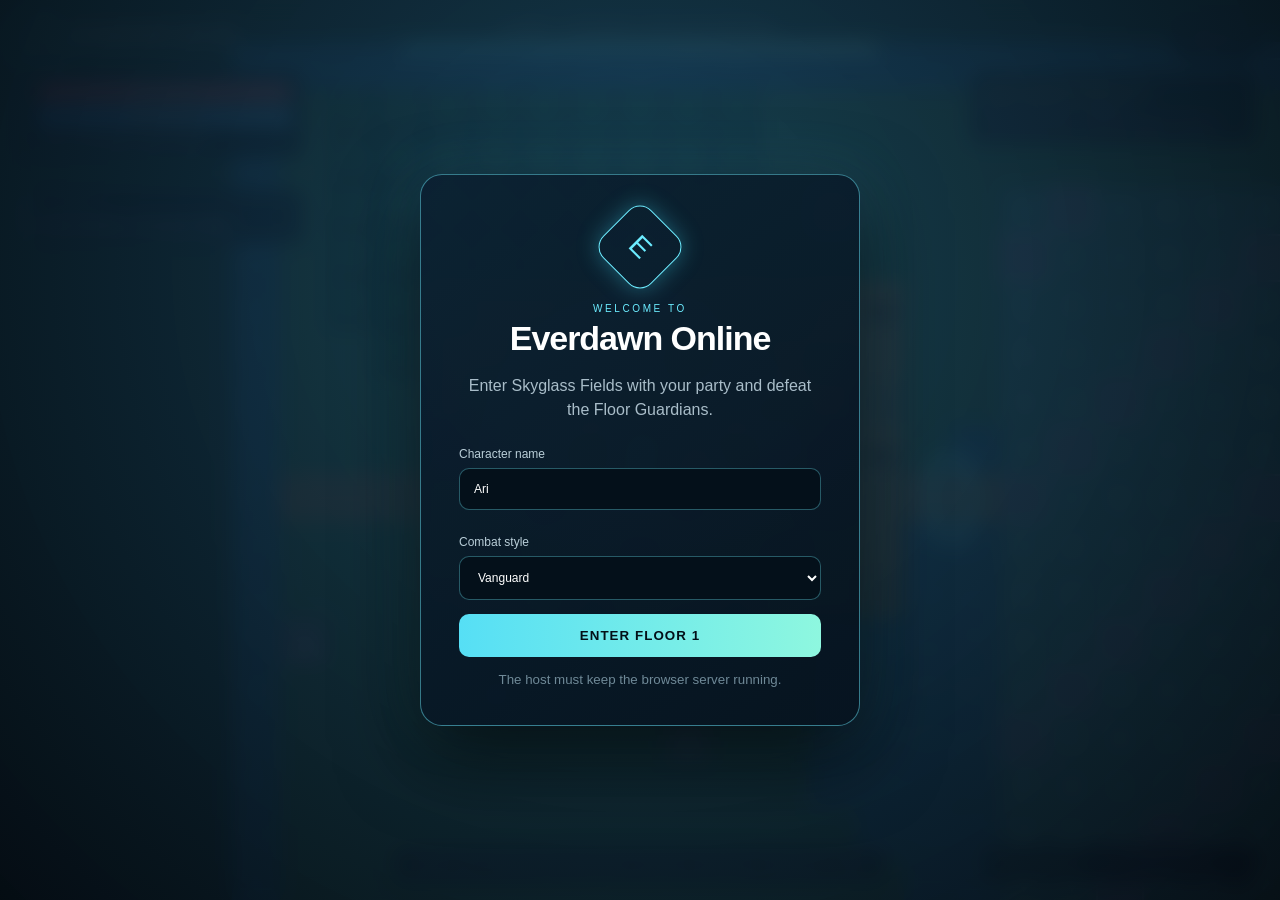
==== reincarnation-rpg/browser/index.html @ 8ffe72f0 "Add Nova chatbot and Everdawn RPG" ====
<!doctype html>
<html lang="en">
<head>
  <meta charset="utf-8">
  <meta name="viewport" content="width=device-width,initial-scale=1,viewport-fit=cover">
  <title>Everdawn Online: Ascension</title>
  <link rel="stylesheet" href="styles.css">
</head>
<body>
  <canvas id="game" aria-label="Everdawn Online game"></canvas>
  <div id="hud">
    <div class="brand"><span class="sigil">E</span><div><strong>EVERDAWN ONLINE</strong><small>ASCENSION | FLOOR SYSTEM</small></div></div>
    <div class="party" id="party">Party 0/4</div>
  </div>
  <div id="vitals">
    <div class="vital hp"><i id="hp-fill"></i><span id="hp-text">HP 100 / 100</span></div>
    <div class="vital mana"><i id="mana-fill"></i><span id="mana-text">Mana 40 / 40</span></div>
    <div id="stats">Level 1 | XP 0/100 | Gold 0 | Kills 0</div>
  </div>
  <div id="objective">
    <strong id="quest-status">Quest: Defeat monsters 0 / 5</strong>
    <span id="evolution-status">Reborn Wanderer · Essence 0</span>
    <span id="unique-status">Unique Encounter: Locked (complete 2 quests)</span>
  </div>
  <div id="story"><small id="story-chapter">CHAPTER 1</small><strong id="story-objective">Speak with Mira in Everdawn Village.</strong></div>
  <div id="boss"><span id="boss-name">FLOOR 1 | ASTERION, SKYGLASS SENTINEL</span><div><i id="boss-fill"></i></div></div>
  <div id="help">WASD move | SPACE strike | E/Q skills | F interact | I Inventory | C Character | P Echo</div>
  <button id="inventory-button" type="button">INVENTORY <kbd>I</kbd></button>
  <button id="character-button" type="button">CHARACTER <kbd>C</kbd></button>
  <div id="join" class="overlay">
    <form id="join-form" class="card">
      <div class="crest">E</div>
      <p class="eyebrow">WELCOME TO</p>
      <h1>Everdawn Online</h1>
      <p>Enter Skyglass Fields with your party and defeat the Floor Guardians.</p>
      <label>Character name<input id="name" maxlength="18" value="Ari" autocomplete="nickname"></label>
      <label>Combat style<select id="style"><option>Vanguard</option><option>Spellblade</option><option>Strider</option></select></label>
      <button type="submit">ENTER FLOOR 1</button>
      <small id="connection">The host must keep the browser server running.</small>
    </form>
  </div>
  <div id="echo-panel" class="progress-panel hidden">
    <h2>Echo Learning Progress</h2>
    <p id="echo-readiness">Echo is learning the current game systems.</p>
    <div class="progress-row"><span>World exploration</span><div><i id="echo-exploration"></i></div><b id="echo-exploration-text">0%</b></div>
    <div class="progress-row"><span>Monster knowledge</span><div><i id="echo-monsters"></i></div><b id="echo-monsters-text">0%</b></div>
    <div class="progress-row"><span>Combat skill</span><div><i id="echo-combat"></i></div><b id="echo-combat-text">0%</b></div>
    <div class="progress-row"><span>Boss training</span><div><i id="echo-boss"></i></div><b id="echo-boss-text">0%</b></div>
    <div class="progress-row"><span>Party support</span><div><i id="echo-support"></i></div><b id="echo-support-text">0%</b></div>
    <div class="overall">Overall mastery <strong id="echo-overall">0%</strong></div>
    <small>At 85%, Echo is ready for more enemies, floors, skills, or quests. Press P to close.</small>
  </div>
  <div id="character-panel" class="progress-panel character-panel hidden">
    <div class="panel-heading">
      <div><small>PLAYER PROFILE</small><h2 id="character-name">Adventurer</h2></div>
      <button id="character-close" type="button" aria-label="Close character menu">×</button>
    </div>
    <p id="character-rank">Reborn Wanderer</p>
    <div class="character-grid">
      <div><span>Level</span><strong id="stat-level">1</strong></div>
      <div><span>Experience</span><strong id="stat-xp">0 / 100</strong></div>
      <div><span>Health</span><strong id="stat-hp">100 / 100</strong></div>
      <div><span>Mana</span><strong id="stat-mana">40 / 40</strong></div>
      <div><span>Monsters defeated</span><strong id="stat-kills">0</strong></div>
      <div><span>Gold</span><strong id="stat-gold">0</strong></div>
      <div><span>Floors cleared</span><strong id="stat-floors">0</strong></div>
      <div><span>Hunt quests</span><strong id="stat-quests">0</strong></div>
    </div>
    <div class="character-section"><span>Absorbed Essence</span><strong id="stat-essence">None yet</strong></div>
    <div class="character-section"><span>Abilities</span><strong id="stat-abilities">Sword Strike · Ascension Burst · Devourer Pulse (locked)</strong></div>
    <div class="character-section"><span>Unique Encounter</span><strong id="stat-unique">Locked</strong></div>
    <small>Press C or Escape to close.</small>
  </div>
  <div id="inventory-panel" class="progress-panel inventory-panel hidden">
    <div class="panel-heading"><div><small>RELIC LOADOUT</small><h2>Inventory</h2></div><button id="inventory-close" type="button">×</button></div>
    <p id="gear-summary">Attack +0 · Defense 0</p>
    <div class="equipment-slots">
      <div><span>Weapon</span><strong id="slot-weapon">Empty</strong></div>
      <div><span>Armor</span><strong id="slot-armor">Empty</strong></div>
      <div><span>Charm</span><strong id="slot-charm">Empty</strong></div>
    </div>
    <div id="inventory-list" class="inventory-list"><p>Defeat monsters or visit Bram to find equipment.</p></div>
    <small>Click EQUIP beside an item. Progress saves automatically under your character name.</small>
  </div>
  <div id="message"></div>
  <script src="game.js"></script>
</body>
</html>
---- reincarnation-rpg/browser/styles.css ----
:root { color-scheme: dark; --cyan:#6cecff; --ink:#07131e; --panel:rgba(7,20,32,.9); }
* { box-sizing:border-box; }
html,body { margin:0; width:100%; height:100%; overflow:hidden; background:#06121d; font-family:Inter,Segoe UI,sans-serif; }
#game { width:100%; height:100%; display:block; }
#hud { position:fixed; inset:20px 24px auto; display:flex; justify-content:space-between; pointer-events:none; }
.brand { display:flex; gap:11px; align-items:center; color:white; text-shadow:0 2px 8px #000; }
.brand strong { display:block; letter-spacing:.12em; font-size:14px; }
.brand small { display:block; color:var(--cyan); letter-spacing:.18em; font-size:9px; margin-top:3px; }
.sigil,.crest { display:grid; place-items:center; border:1px solid var(--cyan); color:var(--cyan); box-shadow:0 0 22px #39c6dd66; }
.sigil { width:40px; height:40px; transform:rotate(45deg); border-radius:8px; }
.sigil::first-letter { transform:rotate(-45deg); }
.party { padding:10px 14px; border:1px solid #6cecff55; border-radius:10px; background:var(--panel); color:#dffbff; font-size:13px; }
#vitals { position:fixed; left:24px; top:72px; width:280px; padding:10px; background:var(--panel); border:1px solid #6cecff33; border-radius:10px; pointer-events:none; }
.vital { position:relative; height:18px; margin-bottom:7px; overflow:hidden; border-radius:8px; background:#172431; border:1px solid #ffffff18; }
.vital i { position:absolute; inset:0 auto 0 0; width:100%; transition:width .18s ease; }
.vital.hp i { background:linear-gradient(90deg,#db3f58,#ff6c7c); }
.vital.mana i { background:linear-gradient(90deg,#347bd8,#5cb9ff); }
.vital span { position:absolute; inset:0; display:grid; place-items:center; color:white; font-size:11px; font-weight:700; text-shadow:0 1px 3px #000; }
#stats { color:#dff9ff; padding:2px 3px 0; font-size:11px; }
#objective { position:fixed; right:24px; top:72px; min-width:285px; padding:11px 14px; color:#ffe58f; background:var(--panel); border:1px solid #ffd35b44; border-radius:9px; font-size:12px; pointer-events:none; }
#objective strong,#objective span { display:block; }
#objective span { margin-top:5px; color:#d3b9ff; font-size:11px; }
#objective #unique-status { color:#ff8dcc; }
#story { position:fixed; left:24px; top:190px; width:280px; padding:10px 13px; color:#e9f8ff; background:var(--panel); border-left:3px solid #74e8f0; border-radius:6px; pointer-events:none; }
#story small { display:block; margin-bottom:5px; color:#74e8f0; font-size:9px; letter-spacing:.12em; }
#story strong { font-size:11px; line-height:1.4; }
#boss { position:fixed; top:23px; left:50%; width:min(480px,45vw); transform:translateX(-50%); text-align:center; color:#e9fcff; font-size:11px; letter-spacing:.1em; pointer-events:none; }
#boss div { height:12px; margin-top:7px; background:#102838; border:1px solid #74e8f077; border-radius:6px; overflow:hidden; }
#boss i { display:block; width:100%; height:100%; background:linear-gradient(90deg,#51d9f2,#9affee); transition:width .18s; }
#help { position:fixed; bottom:18px; left:50%; transform:translateX(-50%); padding:9px 15px; color:#c7dbe5; background:var(--panel); border:1px solid #ffffff18; border-radius:10px; font-size:12px; pointer-events:none; }
#character-button { position:fixed; right:24px; bottom:18px; padding:10px 13px; color:#e9dcff; background:#151025e8; border:1px solid #bd7cff77; border-radius:9px; font:700 11px inherit; letter-spacing:.08em; cursor:pointer; box-shadow:0 0 24px #9b5cff22; }
#inventory-button { position:fixed; right:155px; bottom:18px; padding:10px 13px; color:#dffcff; background:#0b2028e8; border:1px solid #6cecff77; border-radius:9px; font:700 11px inherit; letter-spacing:.08em; cursor:pointer; }
#inventory-button kbd,#character-button kbd { margin-left:5px; padding:2px 5px; color:#c7eefa; background:#090611; border:1px solid #ffffff22; border-radius:4px; font:inherit; }
#character-button:hover { border-color:#d2a8ff; background:#21153a; }
#character-button kbd { margin-left:5px; padding:2px 5px; color:#c7a2f8; background:#090611; border:1px solid #ffffff22; border-radius:4px; font:inherit; }
.overlay { position:fixed; inset:0; display:grid; place-items:center; background:radial-gradient(circle at 50% 30%,#163d56dd,#040b12f5); backdrop-filter:blur(10px); }
.overlay.hidden { display:none; }
.card { width:min(440px,calc(100vw - 32px)); padding:38px; text-align:center; background:linear-gradient(145deg,#0b2132ee,#07131eee); border:1px solid #6cecff77; border-radius:22px; box-shadow:0 28px 80px #000b,0 0 60px #45cce522; }
.crest { width:68px; height:68px; margin:0 auto 20px; border-radius:16px; font-size:28px; transform:rotate(45deg); }
.card h1 { margin:3px 0 10px; font-size:34px; letter-spacing:-.03em; }
.card p { color:#a9bdc9; line-height:1.5; }
.card .eyebrow { margin:0; color:var(--cyan); letter-spacing:.26em; font-size:10px; }
.card label { display:block; margin-top:25px; color:#b9ced8; text-align:left; font-size:12px; }
.card input,.card select { width:100%; margin-top:7px; padding:13px 14px; border:1px solid #6cecff55; border-radius:10px; outline:none; color:white; background:#04101a; font:inherit; }
.card input:focus { border-color:var(--cyan); box-shadow:0 0 0 3px #6cecff18; }
.card button { width:100%; margin-top:14px; padding:14px; border:0; border-radius:10px; color:#031018; background:linear-gradient(90deg,#56dff5,#8ef7df); font-weight:800; letter-spacing:.08em; cursor:pointer; }
.card small { display:block; margin-top:15px; color:#6f8997; }
#message { position:fixed; left:50%; top:100px; transform:translateX(-50%); padding:10px 18px; border-radius:10px; color:white; background:#091b29e8; opacity:0; transition:opacity .2s; pointer-events:none; }
#message.show { opacity:1; }
.progress-panel { position:fixed; left:50%; top:50%; width:min(620px,calc(100vw - 30px)); transform:translate(-50%,-50%); padding:30px 34px; color:white; background:#071522f4; border:1px solid #bd7cff99; border-radius:18px; box-shadow:0 28px 90px #000c,0 0 55px #9b5cff22; }
.progress-panel.hidden { display:none; }
.progress-panel h2 { margin:0; font-size:30px; }
.progress-panel>p { color:#c58cff; margin:8px 0 24px; }
.progress-row { display:grid; grid-template-columns:155px 1fr 42px; align-items:center; gap:12px; margin:14px 0; font-size:13px; }
.progress-row>div { height:13px; overflow:hidden; border-radius:7px; background:#202b3b; }
.progress-row i { display:block; width:0; height:100%; background:linear-gradient(90deg,#8b5cf6,#67e8f9); transition:width .25s; }
.progress-row b { text-align:right; }
.progress-panel .overall { margin-top:24px; padding-top:18px; display:flex; justify-content:space-between; border-top:1px solid #ffffff18; font-size:19px; }
.progress-panel .overall strong { color:#7cecff; font-size:26px; }
.progress-panel small { display:block; margin-top:16px; color:#8295a3; }
.panel-heading { display:flex; align-items:flex-start; justify-content:space-between; }
.panel-heading small { margin:0 0 5px; color:#ae8bdb; letter-spacing:.18em; }
.panel-heading button { width:36px; height:36px; color:#d9c5f3; background:#ffffff0b; border:1px solid #ffffff22; border-radius:8px; font-size:24px; cursor:pointer; }
.character-panel { max-height:90vh; overflow:auto; }
.character-grid { display:grid; grid-template-columns:repeat(4,1fr); gap:10px; margin:22px 0; }
.character-grid>div { padding:13px; background:#ffffff08; border:1px solid #ffffff12; border-radius:10px; }
.character-grid span,.character-section span { display:block; margin-bottom:6px; color:#8ea5b3; font-size:10px; letter-spacing:.08em; text-transform:uppercase; }
.character-grid strong { color:#f3f8ff; font-size:16px; }
.character-section { margin-top:9px; padding:13px 15px; background:#0c1d2c; border-left:3px solid #a96fff; border-radius:6px; }
.character-section strong { color:#e8d7ff; font-size:13px; line-height:1.5; }
.equipment-slots { display:grid; grid-template-columns:repeat(3,1fr); gap:10px; margin:18px 0; }
.equipment-slots>div { padding:13px; background:#ffffff08; border:1px solid #6cecff22; border-radius:9px; }
.equipment-slots span { display:block; color:#7f9fac; font-size:10px; text-transform:uppercase; }
.equipment-slots strong { display:block; margin-top:5px; color:#efffff; font-size:12px; }
.inventory-list { max-height:320px; overflow:auto; display:grid; gap:8px; }
.inventory-item { display:grid; grid-template-columns:1fr auto; align-items:center; gap:12px; padding:11px 13px; background:#0d1c29; border:1px solid #ffffff12; border-radius:8px; }
.inventory-item span { display:block; color:#8ea5b3; margin-top:3px; font-size:10px; }
.inventory-item button { padding:7px 10px; color:#07131e; background:#7ee9ef; border:0; border-radius:6px; font-weight:800; cursor:pointer; }
@media(max-width:700px){ #boss{top:74px;width:80vw}.brand strong{font-size:11px}#help{display:none}.card{padding:24px}#objective{right:10px;top:130px;min-width:240px}#story{left:10px;top:auto;bottom:62px;width:240px}#character-button{right:10px}#inventory-button{right:140px}.character-grid{grid-template-columns:repeat(2,1fr)}.progress-panel{padding:22px}.equipment-slots{grid-template-columns:1fr} }
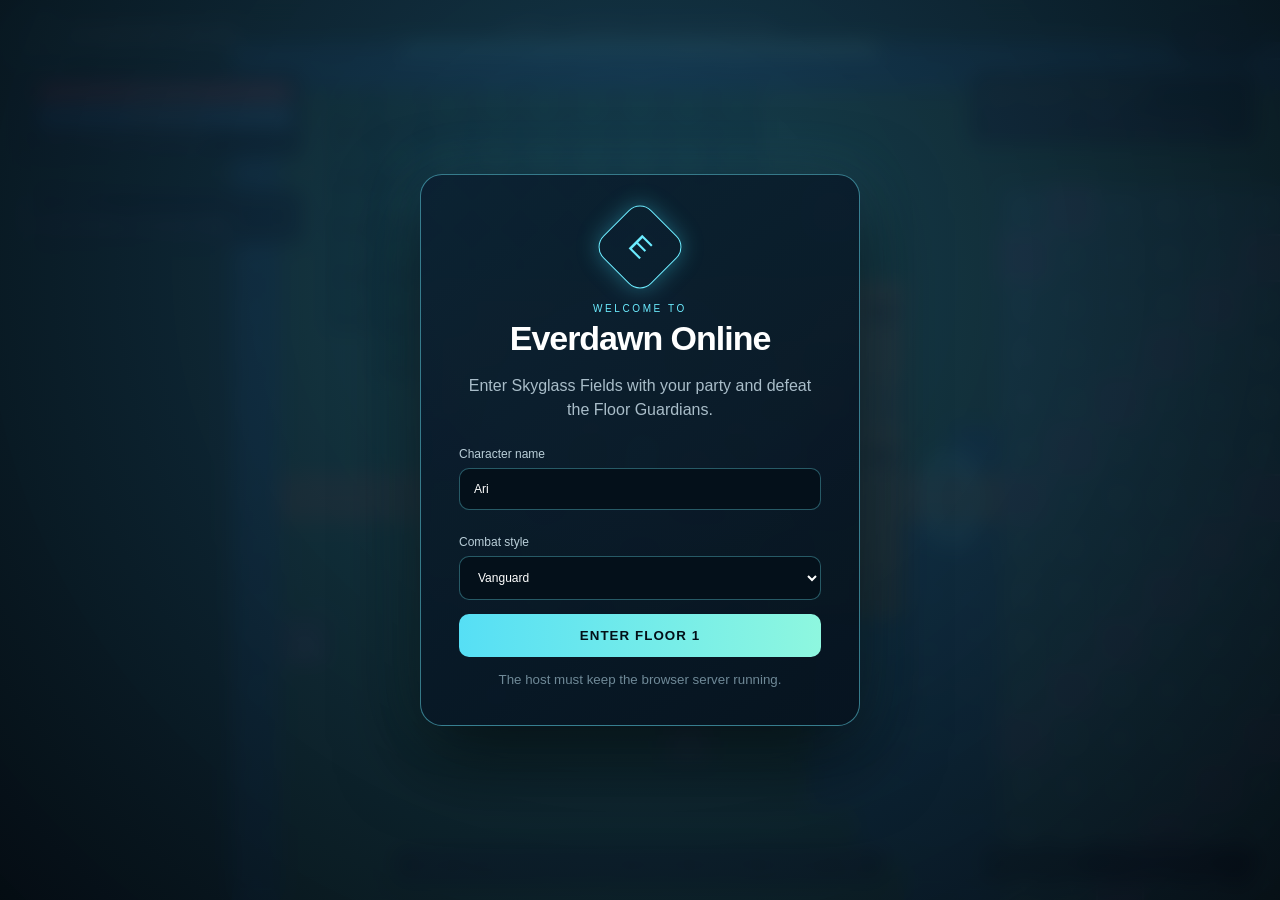
==== commit dfeafb89: "Add persistent Q-learning for Echo" ====
--- a/reincarnation-rpg/browser/index.html
+++ b/reincarnation-rpg/browser/index.html
@@ -48,7 +48,22 @@
     <div class="progress-row"><span>Boss training</span><div><i id="echo-boss"></i></div><b id="echo-boss-text">0%</b></div>
     <div class="progress-row"><span>Party support</span><div><i id="echo-support"></i></div><b id="echo-support-text">0%</b></div>
     <div class="overall">Overall mastery <strong id="echo-overall">0%</strong></div>
-    <small>At 85%, Echo is ready for more enemies, floors, skills, or quests. Press P to close.</small>
+    <section class="learning-debugger">
+      <h3>Live Q-Learning Debugger</h3>
+      <div class="learning-grid">
+        <div><span>State</span><strong id="echo-ml-state">waiting</strong></div>
+        <div><span>Chosen action</span><strong id="echo-ml-action">patrol</strong></div>
+        <div><span>Last reward</span><strong id="echo-ml-reward">0</strong></div>
+        <div><span>Total reward</span><strong id="echo-ml-total">0</strong></div>
+        <div><span>Exploration ε</span><strong id="echo-ml-epsilon">0.28</strong></div>
+        <div><span>Learned states</span><strong id="echo-ml-states">0</strong></div>
+        <div><span>Decisions / updates</span><strong id="echo-ml-decisions">0 / 0</strong></div>
+        <div><span>Q-value change</span><strong id="echo-ml-change">0</strong></div>
+      </div>
+      <div class="q-values"><span>Action values for this state</span><div id="echo-q-values">No values learned yet.</div></div>
+      <small>Higher Q-values mean Echo currently expects a better long-term result from that action.</small>
+    </section>
+    <small>At 85%, Echo is ready for more content. Its Q-table saves between server restarts. Press P to close.</small>
   </div>
   <div id="character-panel" class="progress-panel character-panel hidden">
     <div class="panel-heading">
--- a/reincarnation-rpg/browser/styles.css
+++ b/reincarnation-rpg/browser/styles.css
@@ -58,6 +58,16 @@
 .progress-panel .overall { margin-top:24px; padding-top:18px; display:flex; justify-content:space-between; border-top:1px solid #ffffff18; font-size:19px; }
 .progress-panel .overall strong { color:#7cecff; font-size:26px; }
 .progress-panel small { display:block; margin-top:16px; color:#8295a3; }
+#echo-panel { max-height:92vh; overflow:auto; }
+.learning-debugger { margin-top:22px; padding-top:18px; border-top:1px solid #ffffff18; }
+.learning-debugger h3 { margin:0 0 13px; color:#d9c4ff; font-size:15px; letter-spacing:.05em; }
+.learning-grid { display:grid; grid-template-columns:repeat(4,1fr); gap:8px; }
+.learning-grid>div { min-width:0; padding:10px; background:#ffffff08; border-radius:8px; }
+.learning-grid span,.q-values>span { display:block; margin-bottom:5px; color:#8295a3; font-size:9px; letter-spacing:.08em; text-transform:uppercase; }
+.learning-grid strong { display:block; overflow-wrap:anywhere; color:#eff8ff; font-size:11px; }
+.q-values { margin-top:10px; padding:11px; background:#0b1b29; border-left:3px solid #8b5cf6; border-radius:6px; }
+#echo-q-values { display:flex; flex-wrap:wrap; gap:7px; color:#d9e8f2; font-size:11px; }
+#echo-q-values b { padding:4px 7px; background:#17293a; border-radius:5px; }
 .panel-heading { display:flex; align-items:flex-start; justify-content:space-between; }
 .panel-heading small { margin:0 0 5px; color:#ae8bdb; letter-spacing:.18em; }
 .panel-heading button { width:36px; height:36px; color:#d9c5f3; background:#ffffff0b; border:1px solid #ffffff22; border-radius:8px; font-size:24px; cursor:pointer; }
@@ -76,4 +86,4 @@
 .inventory-item { display:grid; grid-template-columns:1fr auto; align-items:center; gap:12px; padding:11px 13px; background:#0d1c29; border:1px solid #ffffff12; border-radius:8px; }
 .inventory-item span { display:block; color:#8ea5b3; margin-top:3px; font-size:10px; }
 .inventory-item button { padding:7px 10px; color:#07131e; background:#7ee9ef; border:0; border-radius:6px; font-weight:800; cursor:pointer; }
-@media(max-width:700px){ #boss{top:74px;width:80vw}.brand strong{font-size:11px}#help{display:none}.card{padding:24px}#objective{right:10px;top:130px;min-width:240px}#story{left:10px;top:auto;bottom:62px;width:240px}#character-button{right:10px}#inventory-button{right:140px}.character-grid{grid-template-columns:repeat(2,1fr)}.progress-panel{padding:22px}.equipment-slots{grid-template-columns:1fr} }
+@media(max-width:700px){ #boss{top:74px;width:80vw}.brand strong{font-size:11px}#help{display:none}.card{padding:24px}#objective{right:10px;top:130px;min-width:240px}#story{left:10px;top:auto;bottom:62px;width:240px}#character-button{right:10px}#inventory-button{right:140px}.character-grid{grid-template-columns:repeat(2,1fr)}.progress-panel{padding:22px}.equipment-slots{grid-template-columns:1fr}.learning-grid{grid-template-columns:repeat(2,1fr)} }
